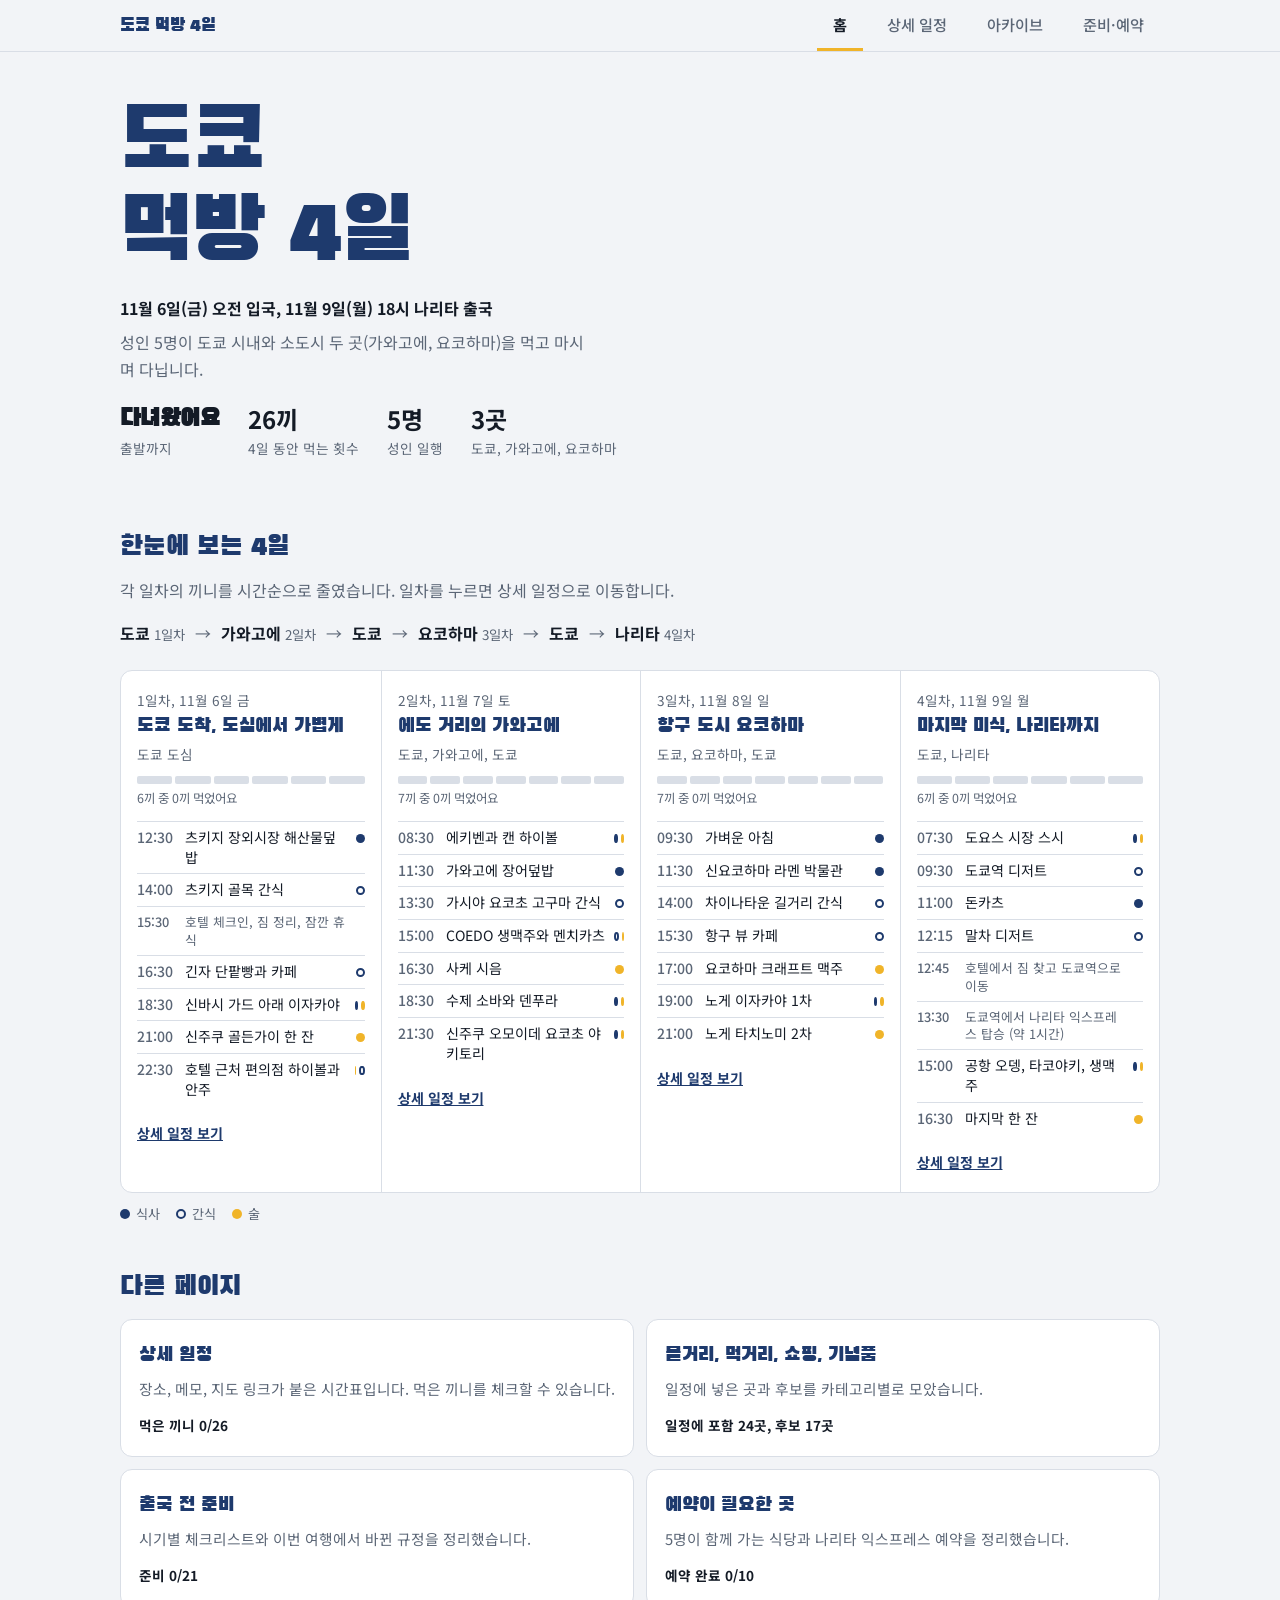
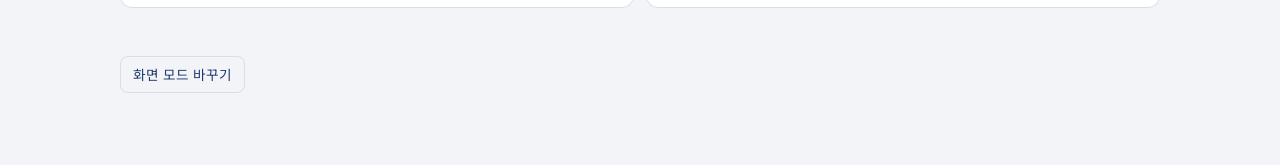
==== index.html @ ba0d5543 "Add files via upload" ====
<!DOCTYPE html>
<html lang="ko">
<head>
<meta charset="utf-8">
<meta name="viewport" content="width=device-width, initial-scale=1, viewport-fit=cover">
<title>도쿄 먹방 4일 | 홈</title>
<meta name="description" content="11월 6일부터 9일까지, 도쿄와 가와고에, 요코하마를 먹고 마시며 다니는 성인 5인 여행 계획">
<link rel="icon" href="data:image/svg+xml,<svg xmlns='http://www.w3.org/2000/svg' viewBox='0 0 100 100'><text y='.9em' font-size='90'>🍶</text></svg>">
<link rel="preconnect" href="https://fonts.googleapis.com">
<link rel="preconnect" href="https://fonts.gstatic.com" crossorigin>
<link href="https://fonts.googleapis.com/css2?family=Black+Han+Sans&family=Noto+Sans+KR:wght@400;500;700&display=swap" rel="stylesheet">
<link rel="stylesheet" href="style.css">
</head>
<body>

<header class="site">
  <div class="wrap wide">
    <a class="brand" href="index.html">도쿄 먹방 4일</a>
    <nav class="tabs" aria-label="페이지">
      <a href="index.html" aria-current="page">홈</a>
      <a href="schedule.html">상세 일정</a>
      <a href="archive.html">아카이브</a>
      <a href="prep.html">준비·예약</a>
    </nav>
  </div>
</header>

<main>
  <section class="hero">
    <div class="wrap wide">
      <h1>도쿄<br>먹방 4일</h1>
      <p class="dates">11월 6일(금) 오전 입국, 11월 9일(월) 18시 나리타 출국</p>
      <p>성인 5명이 도쿄 시내와 소도시 두 곳(가와고에, 요코하마)을 먹고 마시며 다닙니다.</p>
      <ul class="facts">
        <li><b class="dday" id="dday">D-?</b><span>출발까지</span></li>
        <li><b id="fact-meals">26끼</b><span>4일 동안 먹는 횟수</span></li>
        <li><b>5명</b><span>성인 일행</span></li>
        <li><b>3곳</b><span>도쿄, 가와고에, 요코하마</span></li>
      </ul>
    </div>
  </section>

  <section class="wrap wide" aria-labelledby="ov-h">
    <h2 class="section-title" id="ov-h">한눈에 보는 4일</h2>
    <p class="section-sub">각 일차의 끼니를 시간순으로 줄였습니다. 일차를 누르면 상세 일정으로 이동합니다.</p>
    <ol class="route" id="route"></ol>
    <div class="daygrid" id="daygrid"></div>
    <div class="legend" aria-label="범례">
      <span><i class="dot-meal"></i>식사</span>
      <span><i class="dot-snack" style="border:2px solid var(--indigo)"></i>간식</span>
      <span><i class="dot-drink"></i>술</span>
    </div>
  </section>

  <section class="wrap wide" aria-labelledby="go-h">
    <h2 class="section-title" id="go-h">다른 페이지</h2>
    <div class="links">
      <a class="linkcard" href="schedule.html">
        <h3>상세 일정</h3>
        <p>장소, 메모, 지도 링크가 붙은 시간표입니다. 먹은 끼니를 체크할 수 있습니다.</p>
        <span class="prog" id="prog-meals"></span>
      </a>
      <a class="linkcard" href="archive.html">
        <h3>볼거리, 먹거리, 쇼핑, 기념품</h3>
        <p>일정에 넣은 곳과 후보를 카테고리별로 모았습니다.</p>
        <span class="prog" id="prog-archive"></span>
      </a>
      <a class="linkcard" href="prep.html#prep">
        <h3>출국 전 준비</h3>
        <p>시기별 체크리스트와 이번 여행에서 바뀐 규정을 정리했습니다.</p>
        <span class="prog" id="prog-prep"></span>
      </a>
      <a class="linkcard" href="prep.html#reserve">
        <h3>예약이 필요한 곳</h3>
        <p>5명이 함께 가는 식당과 나리타 익스프레스 예약을 정리했습니다.</p>
        <span class="prog" id="prog-resv"></span>
      </a>
    </div>
  </section>
</main>

<footer class="foot">
  <div class="wrap wide">
    <button type="button" id="theme">화면 모드 바꾸기</button>
  </div>
</footer>

<script src="data.js"></script>
<script>
const ROUTES = {
  day1: "도쿄 도심",
  day2: "도쿄, 가와고에, 도쿄",
  day3: "도쿄, 요코하마, 도쿄",
  day4: "도쿄, 나리타"
};

function renderRoute() {
  const stops = [
    ["도쿄", "1일차"], ["가와고에", "2일차"], ["도쿄", ""], ["요코하마", "3일차"], ["도쿄", ""], ["나리타", "4일차"]
  ];
  document.getElementById("route").innerHTML = stops.map(s =>
    `<li>${s[0]}${s[1] ? `<small>${s[1]}</small>` : ""}</li>`).join("");
}

function renderGrid() {
  const checks = loadJSON(KEYS.meals);
  let total = 0;
  document.getElementById("daygrid").innerHTML = DAYS.map((d, di) => {
    const list = d.slots;
    let n = 0, done = 0;
    const items = list.map(s => {
      if (s.kind === "break") {
        return `<li class="brk"><span class="t">${s.time}</span><span>${s.title}</span><span></span></li>`;
      }
      n += 1;
      if (checks[`${d.id}-${n}`]) done += 1;
      const dots = s.tags.map(t => `<i class="${dotClass[t]}" title="${t}"></i>`).join("");
      return `<li><span class="t">${s.time}</span><span>${s.title}</span><span class="dots">${dots}</span></li>`;
    }).join("");
    total += n;
    const bars = Array.from({ length: n }, (_, i) => `<i class="${i < done ? "on" : ""}"></i>`).join("");
    return `<article class="daycol">
      <p class="no">${di + 1}일차, ${d.date.replace("요일", "")}</p>
      <h3>${d.title}</h3>
      <p class="where">${ROUTES[d.id]}</p>
      <div class="meter ${done === n ? "full" : ""}">${bars}</div>
      <p class="cnt">${n}끼 중 ${done}끼 먹었어요</p>
      <ul class="mini">${items}</ul>
      <a class="more" href="schedule.html#${d.id}">상세 일정 보기</a>
    </article>`;
  }).join("");
  document.getElementById("fact-meals").textContent = total + "끼";
  const eaten = DAYS.reduce((a, d) => a + countChecked(checks, meals(d).map((_, i) => `${d.id}-${i + 1}`)), 0);
  document.getElementById("prog-meals").textContent = `먹은 끼니 ${eaten}/${total}`;
}

function renderDday() {
  const start = new Date(TRIP_START + "T00:00:00+09:00");
  const end = new Date("2026-11-09T23:59:59+09:00");
  const now = new Date();
  const el = document.getElementById("dday");
  const diff = Math.ceil((start - now) / 86400000);
  if (now > end) el.textContent = "다녀왔어요";
  else if (now >= start) el.textContent = "여행 중";
  else el.textContent = "D-" + diff;
}

function renderProgress() {
  const p = loadJSON(KEYS.prep), r = loadJSON(KEYS.resv);
  const pc = countChecked(p, PREP.map(x => x.id));
  const rc = countChecked(r, RESERVE.map(x => x.id));
  document.getElementById("prog-prep").textContent = `준비 ${pc}/${PREP.length}`;
  document.getElementById("prog-resv").textContent = `예약 완료 ${rc}/${RESERVE.length}`;
  const plan = ARCHIVE.filter(a => a.day).length;
  document.getElementById("prog-archive").textContent = `일정에 포함 ${plan}곳, 후보 ${ARCHIVE.length - plan}곳`;
}

document.getElementById("theme").addEventListener("click", () => {
  const root = document.documentElement;
  const dark = root.dataset.theme ? root.dataset.theme === "dark" : window.matchMedia("(prefers-color-scheme: dark)").matches;
  root.dataset.theme = dark ? "light" : "dark";
});

renderRoute(); renderGrid(); renderDday(); renderProgress();
</script>
</body>
</html>
---- style.css ----
:root {
  --paper: #f2f4f7;
  --surface: #ffffff;
  --ink: #141b26;
  --muted: #5b6676;
  --line: #d9dee6;
  --indigo: #1e3a6d;
  --indigo-soft: #e3e9f4;
  --lantern: #f0b429;
  --lantern-ink: #4a3500;
  --done: #2f7d5b;
  --warn: #b4472b;
  --display: "Black Han Sans", "Noto Sans KR", system-ui, sans-serif;
  --body: "Noto Sans KR", system-ui, -apple-system, "Apple SD Gothic Neo", "Malgun Gothic", sans-serif;
  --tabs-h: 49px;
}
@media (prefers-color-scheme: dark) {
  :root:not([data-theme="light"]) {
    --paper: #0f1722; --surface: #172233; --ink: #e8edf5; --muted: #9aa6b8;
    --line: #2a3850; --indigo: #8fb0ee; --indigo-soft: #1d2c47;
    --lantern: #f0b429; --lantern-ink: #ffe3a1; --done: #5cc79a; --warn: #f08a6c;
  }
}
:root[data-theme="dark"] {
  --paper: #0f1722; --surface: #172233; --ink: #e8edf5; --muted: #9aa6b8;
  --line: #2a3850; --indigo: #8fb0ee; --indigo-soft: #1d2c47;
  --lantern: #f0b429; --lantern-ink: #ffe3a1; --done: #5cc79a; --warn: #f08a6c;
}

* { box-sizing: border-box; }
html {
  height: auto;
  scroll-behavior: smooth;
  scroll-padding-top: calc(env(safe-area-inset-top, 0px) + 110px);
}
body {
  margin: 0;
  background: var(--paper);
  color: var(--ink);
  font-family: var(--body);
  line-height: 1.7;
  padding-bottom: env(safe-area-inset-bottom, 0px);
}
a { color: var(--indigo); }
:focus-visible { outline: 3px solid var(--lantern); outline-offset: 2px; border-radius: 4px; }
h1, h2, h3, p { margin-top: 0; }

.wrap { max-width: 760px; margin: 0 auto; padding: 0 20px; }
.wrap.wide { max-width: 1080px; }

/* Top tabs (all pages) */
.site {
  position: sticky;
  top: 0;
  z-index: 20;
  background: color-mix(in srgb, var(--paper) 94%, transparent);
  backdrop-filter: blur(8px);
  border-bottom: 1px solid var(--line);
  padding-top: env(safe-area-inset-top, 0px);
}
.site .wrap { display: flex; align-items: center; gap: 16px; }
.brand {
  font-family: var(--display);
  font-size: 1.15rem;
  color: var(--indigo);
  text-decoration: none;
  white-space: nowrap;
}
.tabs { display: grid; grid-template-columns: repeat(4, 1fr); flex: 1; }
.tabs a {
  text-align: center;
  text-decoration: none;
  color: var(--muted);
  font-weight: 500;
  font-size: 0.95rem;
  padding: 12px 6px 10px;
  border-bottom: 3px solid transparent;
  white-space: nowrap;
}
.tabs a:hover { color: var(--ink); }
.tabs a[aria-current="page"] { color: var(--ink); font-weight: 700; border-bottom-color: var(--lantern); }
@media (min-width: 720px) {
  .tabs { flex: none; grid-template-columns: repeat(4, auto); gap: 8px; margin-left: auto; }
  .tabs a { padding: 12px 16px 10px; }
}
@media (max-width: 719px) {
  .site .wrap { padding: 0 8px; }
  .brand { display: none; }
  .tabs a { font-size: 0.85rem; padding-left: 2px; padding-right: 2px; }
}

/* Secondary sticky chips (day, category) */
.subnav {
  position: sticky;
  top: calc(env(safe-area-inset-top, 0px) + var(--tabs-h));
  z-index: 15;
  background: color-mix(in srgb, var(--paper) 94%, transparent);
  backdrop-filter: blur(8px);
  border-bottom: 1px solid var(--line);
}
.subnav .wrap { display: flex; gap: 8px; overflow-x: auto; padding-top: 10px; padding-bottom: 10px; }
.chip {
  flex: none;
  font: inherit;
  font-size: 0.88rem;
  font-weight: 500;
  color: var(--ink);
  text-decoration: none;
  padding: 5px 14px;
  border: 1px solid var(--line);
  border-radius: 999px;
  background: var(--surface);
  cursor: pointer;
}
.chip:hover { border-color: var(--indigo); }
.chip[aria-pressed="true"] { background: var(--indigo); color: var(--paper); border-color: var(--indigo); }

/* Hero */
.hero { padding: 48px 0 24px; }
.hero h1 {
  font-family: var(--display);
  font-weight: 400;
  font-size: clamp(3rem, 12vw, 5.5rem);
  line-height: 1.02;
  letter-spacing: -0.01em;
  margin: 0 0 16px;
  color: var(--indigo);
}
.hero p { margin: 0 0 6px; color: var(--muted); max-width: 52ch; }
.hero .dates { color: var(--ink); font-weight: 700; }
.pagehead { padding: 40px 0 8px; }
.pagehead h1 {
  font-family: var(--display);
  font-weight: 400;
  font-size: clamp(2.2rem, 8vw, 3.2rem);
  line-height: 1.1;
  margin: 0 0 10px;
  color: var(--indigo);
}
.pagehead p { color: var(--muted); max-width: 56ch; margin-bottom: 4px; }

.facts { display: flex; flex-wrap: wrap; gap: 8px 28px; margin: 22px 0 0; padding: 0; list-style: none; }
.facts li b { display: block; font-size: 1.5rem; line-height: 1.2; color: var(--ink); }
.facts li span { font-size: 0.85rem; color: var(--muted); }
.dday { font-family: var(--display); color: var(--indigo); }

/* Meter (segmented meal bar) */
.meter { display: flex; gap: 3px; }
.meter i { flex: 1; height: 8px; border-radius: 2px; background: var(--line); transition: background .25s; }
.meter i.on { background: var(--lantern); }
.meter.full i.on { background: var(--done); }

/* Tags */
.tag { font-size: 0.75rem; font-weight: 700; padding: 1px 9px; border-radius: 999px; border: 1px solid transparent; line-height: 1.7; white-space: nowrap; }
.tag.meal { background: var(--indigo); color: var(--paper); }
.tag.snack { border-color: var(--indigo); color: var(--indigo); }
.tag.drink { background: var(--lantern); color: var(--lantern-ink); }
.tag.plan { background: var(--done); color: #fff; }
.tag.alt { border-color: var(--muted); color: var(--muted); }
.tag.area { background: var(--indigo-soft); color: var(--indigo); }

/* Home: four-day overview */
.section-title { font-family: var(--display); font-weight: 400; font-size: 1.7rem; margin: 40px 0 6px; color: var(--indigo); }
.section-sub { color: var(--muted); margin-bottom: 16px; }
.route { display: flex; flex-wrap: wrap; align-items: center; gap: 6px 10px; margin: 0 0 22px; padding: 0; list-style: none; font-weight: 700; }
.route li + li::before { content: "→"; color: var(--muted); margin-right: 10px; font-weight: 400; }
.route li small { color: var(--muted); font-weight: 400; margin-left: 4px; }
.daygrid { display: grid; grid-template-columns: repeat(4, 1fr); gap: 0; border: 1px solid var(--line); border-radius: 12px; background: var(--surface); overflow: hidden; }
.daycol { padding: 18px 16px 16px; border-left: 1px solid var(--line); min-width: 0; }
.daycol:first-child { border-left: 0; }
.daycol .no { font-size: 0.85rem; color: var(--muted); margin: 0; }
.daycol h3 { font-family: var(--display); font-weight: 400; font-size: 1.25rem; line-height: 1.25; margin: 2px 0 4px; color: var(--indigo); }
.daycol .where { font-size: 0.85rem; color: var(--muted); margin: 0 0 10px; }
.daycol .meter { margin-bottom: 4px; }
.daycol .cnt { font-size: 0.78rem; color: var(--muted); margin: 0 0 12px; }
.mini { list-style: none; margin: 0 0 14px; padding: 0; }
.mini li { display: grid; grid-template-columns: 42px 1fr 10px; gap: 6px; align-items: baseline; padding: 6px 0; border-top: 1px solid var(--line); font-size: 0.88rem; line-height: 1.4; }
.mini .t { font-variant-numeric: tabular-nums; color: var(--muted); font-weight: 500; }
.mini .dots { display: inline-flex; gap: 3px; justify-content: flex-end; }
.mini .dots i { width: 9px; height: 9px; border-radius: 50%; display: inline-block; }
.mini li.brk { color: var(--muted); font-size: 0.8rem; }
.dot-meal { background: var(--indigo); }
.dot-snack { border: 2px solid var(--indigo); }
.dot-drink { background: var(--lantern); }
.daycol .more { font-size: 0.88rem; font-weight: 700; }
.legend { display: flex; gap: 16px; flex-wrap: wrap; font-size: 0.82rem; color: var(--muted); margin-top: 10px; }
.legend span { display: inline-flex; align-items: center; gap: 6px; }
.legend i { width: 10px; height: 10px; border-radius: 50%; display: inline-block; }

.links { display: grid; grid-template-columns: repeat(2, 1fr); gap: 12px; margin-top: 8px; }
.linkcard { display: block; text-decoration: none; color: inherit; border: 1px solid var(--line); background: var(--surface); border-radius: 12px; padding: 18px; }
.linkcard:hover { border-color: var(--indigo); }
.linkcard h3 { font-family: var(--display); font-weight: 400; font-size: 1.25rem; margin: 0 0 4px; color: var(--indigo); }
.linkcard p { margin: 0 0 10px; color: var(--muted); font-size: 0.92rem; }
.linkcard .prog { font-size: 0.85rem; font-weight: 700; }

@media (max-width: 900px) { .daygrid { grid-template-columns: repeat(2, 1fr); } .daycol:nth-child(3) { border-left: 0; } .daycol:nth-child(n+3) { border-top: 1px solid var(--line); } }
@media (max-width: 560px) { .daygrid { grid-template-columns: 1fr; } .daycol { border-left: 0; border-top: 1px solid var(--line); } .daycol:first-child { border-top: 0; } .links { grid-template-columns: 1fr; } }

/* Schedule detail */
.day { padding: 40px 0 8px; }
.day-head { margin-bottom: 8px; }
.day-head h2 { font-family: var(--display); font-weight: 400; font-size: clamp(1.8rem, 6vw, 2.5rem); line-height: 1.15; margin: 0; color: var(--indigo); }
.day-head .date { font-weight: 700; color: var(--ink); margin: 0 0 2px; }
.day-head .lead { color: var(--muted); margin: 6px 0 14px; max-width: 54ch; }
.day-head .count { font-size: 0.85rem; color: var(--muted); margin-top: 8px; }
.slots { list-style: none; margin: 18px 0 0; padding: 0; }
.slot { display: grid; grid-template-columns: 56px 1fr; gap: 4px 14px; padding: 16px 0; border-top: 1px solid var(--line); }
.slot:last-child { border-bottom: 1px solid var(--line); }
.time { font-weight: 700; font-variant-numeric: tabular-nums; padding-top: 2px; }
.body h3 { margin: 0; font-size: 1.05rem; line-height: 1.4; }
.body .place { margin: 0; color: var(--muted); font-size: 0.88rem; }
.body .desc { margin: 6px 0 0; }
.note { margin: 8px 0 0; font-size: 0.85rem; padding: 8px 10px; border-left: 3px solid var(--lantern); background: color-mix(in srgb, var(--lantern) 14%, transparent); border-radius: 0 6px 6px 0; }
.row { display: flex; flex-wrap: wrap; align-items: center; gap: 8px; margin-top: 10px; }
.maplink { font-size: 0.85rem; }
.check { margin-left: auto; display: inline-flex; align-items: center; gap: 8px; font-size: 0.85rem; color: var(--muted); cursor: pointer; padding: 4px 0; min-height: 32px; }
.check input { width: 20px; height: 20px; accent-color: var(--done); cursor: pointer; }
.slot.done .body h3 { text-decoration: line-through; text-decoration-thickness: 1px; color: var(--muted); }
.slot.break { background: var(--indigo-soft); border-radius: 8px; border-top-color: transparent; padding: 12px 14px; margin: 6px 0; }
.slot.break + .slot { border-top-color: transparent; }
.slot.break h3 { font-size: 0.95rem; font-weight: 500; }
@media (max-width: 560px) { .slot, .slot.break { grid-template-columns: 1fr; gap: 2px; } .time { color: var(--indigo); } }

/* Archive */
.cat { padding: 36px 0 4px; }
.cat h2 { font-family: var(--display); font-weight: 400; font-size: 1.9rem; margin: 0 0 4px; color: var(--indigo); }
.cat .intro { color: var(--muted); margin-bottom: 8px; }
.items { list-style: none; margin: 0; padding: 0; }
.item { display: grid; grid-template-columns: 230px 1fr; gap: 6px 24px; padding: 16px 0; border-top: 1px solid var(--line); }
.item:last-child { border-bottom: 1px solid var(--line); }
.item h3 { font-size: 1.05rem; line-height: 1.4; margin: 0 0 6px; }
.item .badges { display: flex; flex-wrap: wrap; gap: 6px; }
.item p { margin: 0; }
.item .tip { margin-top: 8px; font-size: 0.88rem; color: var(--muted); }
.item .tip b { color: var(--ink); }
.item .maplink { display: inline-block; margin-top: 8px; }
.empty { padding: 24px 0; color: var(--muted); }
@media (max-width: 640px) { .item { grid-template-columns: 1fr; } }

/* Prep */
.callout { border: 1px solid var(--line); border-left: 4px solid var(--lantern); background: var(--surface); border-radius: 0 10px 10px 0; padding: 14px 16px; margin: 0 0 12px; }
.callout h3 { margin: 0 0 4px; font-size: 1rem; }
.callout p { margin: 0; font-size: 0.93rem; }
.callout p + p { margin-top: 6px; }
.group { padding: 34px 0 4px; }
.group h2 { font-family: var(--display); font-weight: 400; font-size: 1.6rem; margin: 0 0 4px; color: var(--indigo); }
.group .when { color: var(--muted); font-size: 0.9rem; margin-bottom: 8px; }
.todos { list-style: none; margin: 0; padding: 0; }
.todo { display: grid; grid-template-columns: 28px 1fr; gap: 10px; padding: 12px 0; border-top: 1px solid var(--line); }
.todo:last-child { border-bottom: 1px solid var(--line); }
.todo input { width: 20px; height: 20px; margin-top: 4px; accent-color: var(--done); cursor: pointer; }
.todo h3 { font-size: 1rem; margin: 0; line-height: 1.5; cursor: pointer; }
.todo p { margin: 2px 0 0; font-size: 0.92rem; color: var(--muted); }
.todo.done h3 { text-decoration: line-through; text-decoration-thickness: 1px; color: var(--muted); }
.resv { list-style: none; margin: 0; padding: 0; }
.rv { display: grid; grid-template-columns: 28px 96px 1fr; gap: 8px 12px; padding: 14px 0; border-top: 1px solid var(--line); }
.rv:last-child { border-bottom: 1px solid var(--line); }
.rv input { width: 20px; height: 20px; margin-top: 4px; accent-color: var(--done); cursor: pointer; }
.rv .when2 { font-size: 0.85rem; color: var(--muted); font-variant-numeric: tabular-nums; }
.rv .when2 b { display: block; color: var(--ink); }
.rv h3 { font-size: 1rem; margin: 0 0 4px; line-height: 1.45; }
.rv p { margin: 0; font-size: 0.92rem; color: var(--muted); }
.rv.done h3 { text-decoration: line-through; text-decoration-thickness: 1px; color: var(--muted); }
.pri { font-size: 0.72rem; font-weight: 700; padding: 1px 8px; border-radius: 999px; margin-left: 6px; vertical-align: 2px; }
.pri.must { background: var(--warn); color: #fff; }
.pri.rec { background: var(--lantern); color: var(--lantern-ink); }
.pri.opt { border: 1px solid var(--muted); color: var(--muted); }
@media (max-width: 560px) { .rv { grid-template-columns: 28px 1fr; } .rv .when2 { grid-column: 2; } .rv .rvbody { grid-column: 2; } }
.sources { font-size: 0.85rem; color: var(--muted); }
.sources li { margin-bottom: 4px; }

/* Tips / details */
section.plain { padding: 40px 0 8px; }
section.plain h2 { font-family: var(--display); font-weight: 400; font-size: 1.8rem; margin: 0 0 12px; color: var(--indigo); }
.tips { margin: 0; padding-left: 1.2em; }
.tips li { margin-bottom: 10px; }
details { background: var(--surface); border: 1px solid var(--line); border-radius: 10px; padding: 4px 16px; margin-top: 8px; }
summary { cursor: pointer; font-weight: 700; padding: 10px 0; }
details ul { margin: 0 0 12px; padding-left: 1.2em; }
details li { margin-bottom: 6px; }

.foot { padding: 48px 0 64px; color: var(--muted); font-size: 0.85rem; }
.foot button { font: inherit; color: var(--indigo); background: none; border: 1px solid var(--line); border-radius: 8px; padding: 6px 12px; cursor: pointer; margin: 0 8px 8px 0; }

@media (prefers-reduced-motion: reduce) { html { scroll-behavior: auto; } .meter i { transition: none; } }
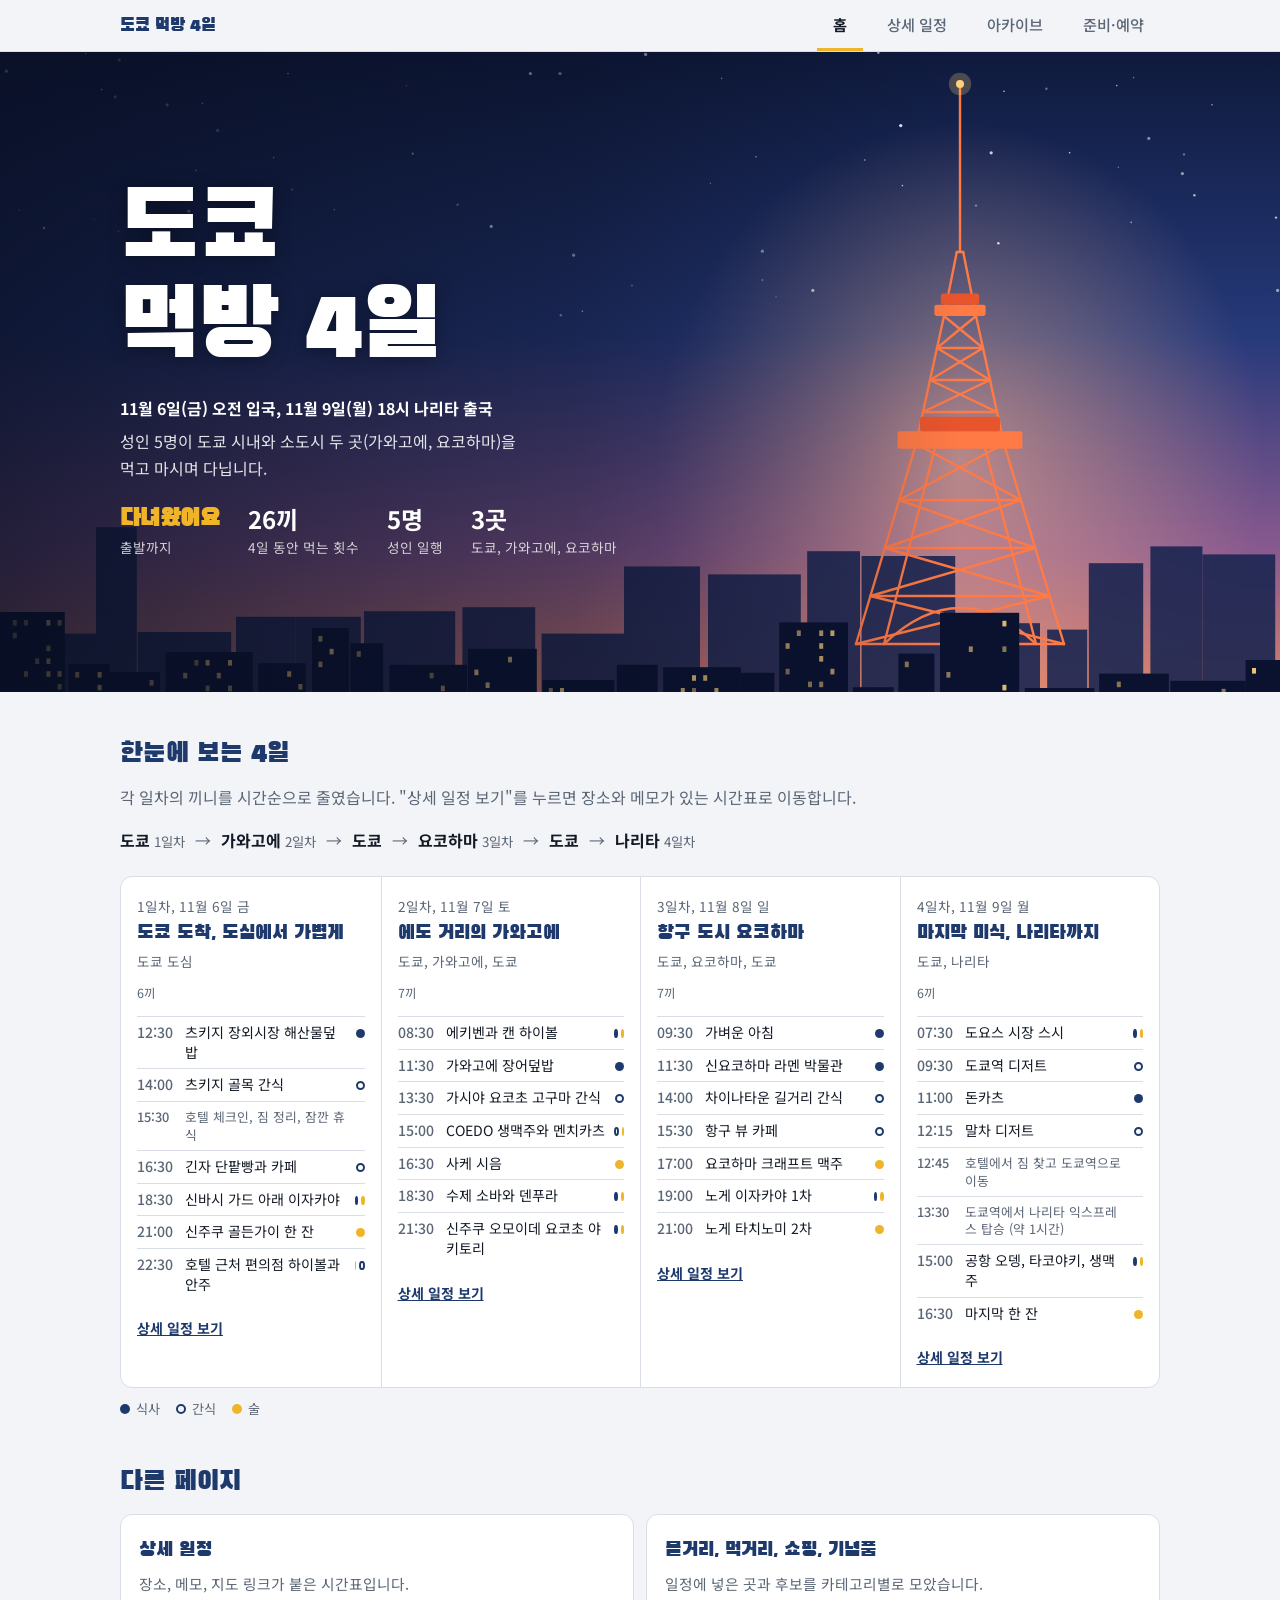
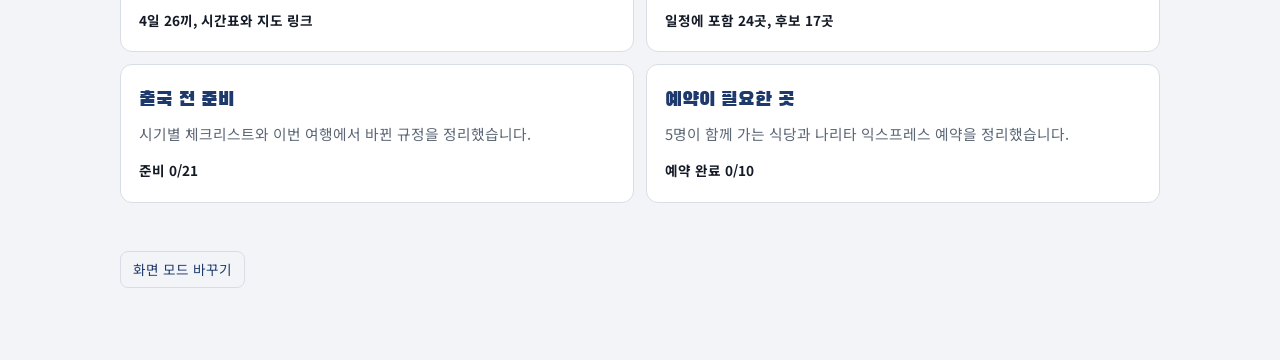
==== commit 44194f2a: "Add files via upload" ====
--- a/index.html
+++ b/index.html
@@ -26,7 +26,7 @@
 </header>
 
 <main>
-  <section class="hero">
+  <section class="cover" aria-label="표지">
     <div class="wrap wide">
       <h1>도쿄<br>먹방 4일</h1>
       <p class="dates">11월 6일(금) 오전 입국, 11월 9일(월) 18시 나리타 출국</p>
@@ -42,7 +42,7 @@
 
   <section class="wrap wide" aria-labelledby="ov-h">
     <h2 class="section-title" id="ov-h">한눈에 보는 4일</h2>
-    <p class="section-sub">각 일차의 끼니를 시간순으로 줄였습니다. 일차를 누르면 상세 일정으로 이동합니다.</p>
+    <p class="section-sub">각 일차의 끼니를 시간순으로 줄였습니다. "상세 일정 보기"를 누르면 장소와 메모가 있는 시간표로 이동합니다.</p>
     <ol class="route" id="route"></ol>
     <div class="daygrid" id="daygrid"></div>
     <div class="legend" aria-label="범례">
@@ -57,7 +57,7 @@
     <div class="links">
       <a class="linkcard" href="schedule.html">
         <h3>상세 일정</h3>
-        <p>장소, 메모, 지도 링크가 붙은 시간표입니다. 먹은 끼니를 체크할 수 있습니다.</p>
+        <p>장소, 메모, 지도 링크가 붙은 시간표입니다.</p>
         <span class="prog" id="prog-meals"></span>
       </a>
       <a class="linkcard" href="archive.html">
@@ -103,35 +103,30 @@
 }
 
 function renderGrid() {
-  const checks = loadJSON(KEYS.meals);
   let total = 0;
   document.getElementById("daygrid").innerHTML = DAYS.map((d, di) => {
     const list = d.slots;
-    let n = 0, done = 0;
+    let n = 0;
     const items = list.map(s => {
       if (s.kind === "break") {
         return `<li class="brk"><span class="t">${s.time}</span><span>${s.title}</span><span></span></li>`;
       }
       n += 1;
-      if (checks[`${d.id}-${n}`]) done += 1;
       const dots = s.tags.map(t => `<i class="${dotClass[t]}" title="${t}"></i>`).join("");
       return `<li><span class="t">${s.time}</span><span>${s.title}</span><span class="dots">${dots}</span></li>`;
     }).join("");
     total += n;
-    const bars = Array.from({ length: n }, (_, i) => `<i class="${i < done ? "on" : ""}"></i>`).join("");
     return `<article class="daycol">
       <p class="no">${di + 1}일차, ${d.date.replace("요일", "")}</p>
       <h3>${d.title}</h3>
       <p class="where">${ROUTES[d.id]}</p>
-      <div class="meter ${done === n ? "full" : ""}">${bars}</div>
-      <p class="cnt">${n}끼 중 ${done}끼 먹었어요</p>
+      <p class="cnt">${n}끼</p>
       <ul class="mini">${items}</ul>
       <a class="more" href="schedule.html#${d.id}">상세 일정 보기</a>
     </article>`;
   }).join("");
   document.getElementById("fact-meals").textContent = total + "끼";
-  const eaten = DAYS.reduce((a, d) => a + countChecked(checks, meals(d).map((_, i) => `${d.id}-${i + 1}`)), 0);
-  document.getElementById("prog-meals").textContent = `먹은 끼니 ${eaten}/${total}`;
+  document.getElementById("prog-meals").textContent = `4일 ${total}끼, 시간표와 지도 링크`;
 }
 
 function renderDday() {
--- a/style.css
+++ b/style.css
@@ -284,3 +284,45 @@
 .foot button { font: inherit; color: var(--indigo); background: none; border: 1px solid var(--line); border-radius: 8px; padding: 6px 12px; cursor: pointer; margin: 0 8px 8px 0; }
 
 @media (prefers-reduced-motion: reduce) { html { scroll-behavior: auto; } .meter i { transition: none; } }
+
+/* Cover (home) */
+.cover {
+  --cover: url("cover.svg");
+  position: relative;
+  color: #fff;
+  min-height: min(80vh, 640px);
+  display: flex;
+  align-items: center;
+  padding: 56px 0;
+  background:
+    linear-gradient(90deg, rgba(8, 14, 34, 0.78) 0%, rgba(8, 14, 34, 0.45) 45%, rgba(8, 14, 34, 0) 75%),
+    var(--cover) 72% center / cover no-repeat,
+    #0b1533;
+}
+.cover .wrap { width: 100%; }
+.cover h1 {
+  font-family: var(--display);
+  font-weight: 400;
+  font-size: clamp(3.2rem, 12vw, 6rem);
+  line-height: 1.02;
+  letter-spacing: -0.01em;
+  margin: 0 0 16px;
+  color: #fff;
+  text-shadow: 0 2px 18px rgba(0, 0, 0, 0.35);
+}
+.cover p { color: rgba(255, 255, 255, 0.88); max-width: 46ch; margin: 0 0 6px; }
+.cover .dates { color: #fff; font-weight: 700; }
+.cover .facts li b { color: #fff; }
+.cover .facts li span { color: rgba(255, 255, 255, 0.78); }
+.cover .dday { color: var(--lantern) !important; }
+@media (max-width: 640px) {
+  .cover {
+    min-height: 620px;
+    align-items: flex-end;
+    padding: 40px 0 32px;
+    background:
+      linear-gradient(0deg, rgba(8, 14, 34, 0.92) 0%, rgba(8, 14, 34, 0.7) 45%, rgba(8, 14, 34, 0) 80%),
+      var(--cover) 74% top / cover no-repeat,
+      #0b1533;
+  }
+}
